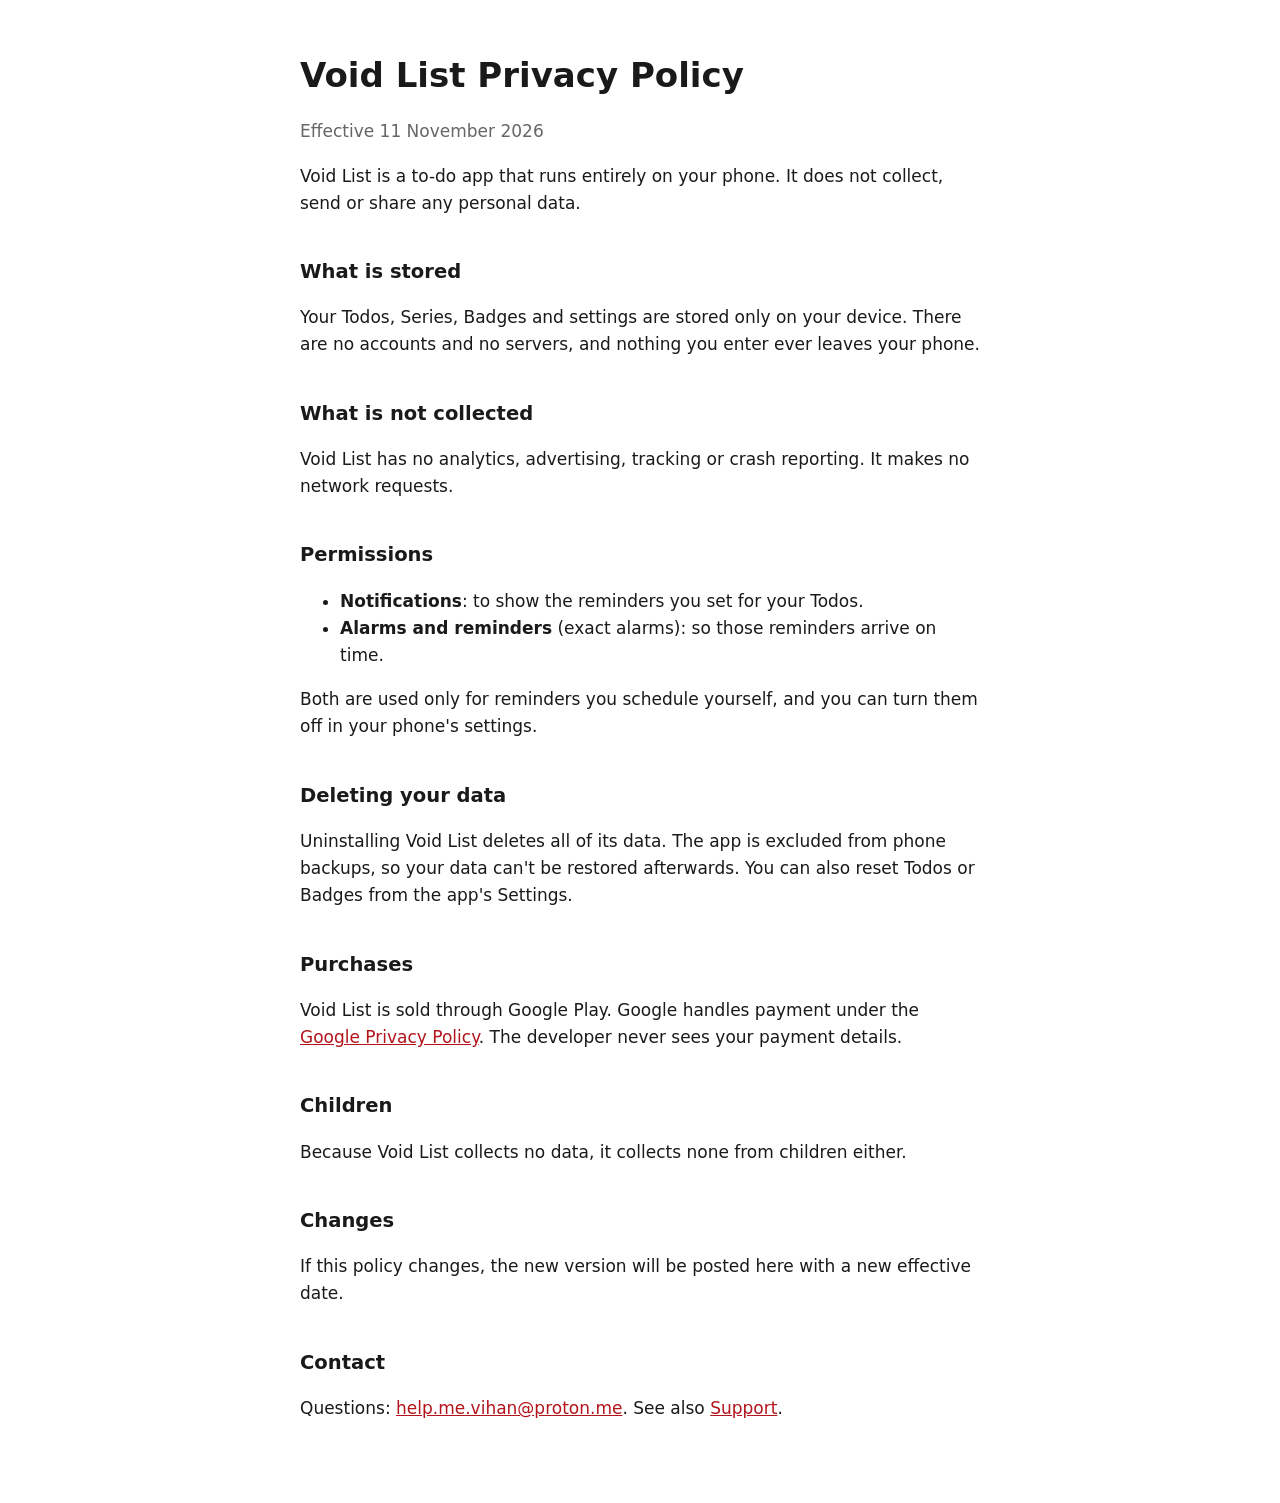
==== index.html @ 7a4271c3 "Add the Void List privacy policy and support page Co-Authored-By: Claude Opus 5.5 <noreply@anthropic" ====
<!doctype html>
<html lang="en">
<head>
<meta charset="utf-8">
<meta name="viewport" content="width=device-width, initial-scale=1">
<title>Void List Privacy Policy</title>
<link rel="stylesheet" href="style.css">
</head>
<body>
<main>
<h1>Void List Privacy Policy</h1>
<p class="date">Effective 11 November 2026</p>

<p>Void List is a to-do app that runs entirely on your phone. It does not collect, send or share any personal data.</p>

<h2>What is stored</h2>
<p>Your Todos, Series, Badges and settings are stored only on your device. There are no accounts and no servers, and nothing you enter ever leaves your phone.</p>

<h2>What is not collected</h2>
<p>Void List has no analytics, advertising, tracking or crash reporting. It makes no network requests.</p>

<h2>Permissions</h2>
<ul>
<li><strong>Notifications</strong>: to show the reminders you set for your Todos.</li>
<li><strong>Alarms and reminders</strong> (exact alarms): so those reminders arrive on time.</li>
</ul>
<p>Both are used only for reminders you schedule yourself, and you can turn them off in your phone's settings.</p>

<h2>Deleting your data</h2>
<p>Uninstalling Void List deletes all of its data. The app is excluded from phone backups, so your data can't be restored afterwards. You can also reset Todos or Badges from the app's Settings.</p>

<h2>Purchases</h2>
<p>Void List is sold through Google Play. Google handles payment under the <a href="https://policies.google.com/privacy">Google Privacy Policy</a>. The developer never sees your payment details.</p>

<h2>Children</h2>
<p>Because Void List collects no data, it collects none from children either.</p>

<h2>Changes</h2>
<p>If this policy changes, the new version will be posted here with a new effective date.</p>

<h2>Contact</h2>
<p>Questions: <a href="mailto:help.me.vihan@proton.me">help.me.vihan@proton.me</a>. See also <a href="support/">Support</a>.</p>
</main>
</body>
</html>
---- style.css ----
:root { --bg: #ffffff; --fg: #1a1a1a; --muted: #666666; --link: #b3141c; color-scheme: light dark; }
@media (prefers-color-scheme: dark) { :root { --bg: #000000; --fg: #ececec; --muted: #9a9a9a; --link: #ff5a60; } }
body { margin: 0; background: var(--bg); color: var(--fg); font: 17px/1.6 system-ui, sans-serif; }
main { max-width: 680px; margin: 0 auto; padding: 32px 16px 64px; }
h1 { line-height: 1.2; }
h2 { margin-top: 2em; font-size: 1.15em; }
a { color: var(--link); }
.date { color: var(--muted); }
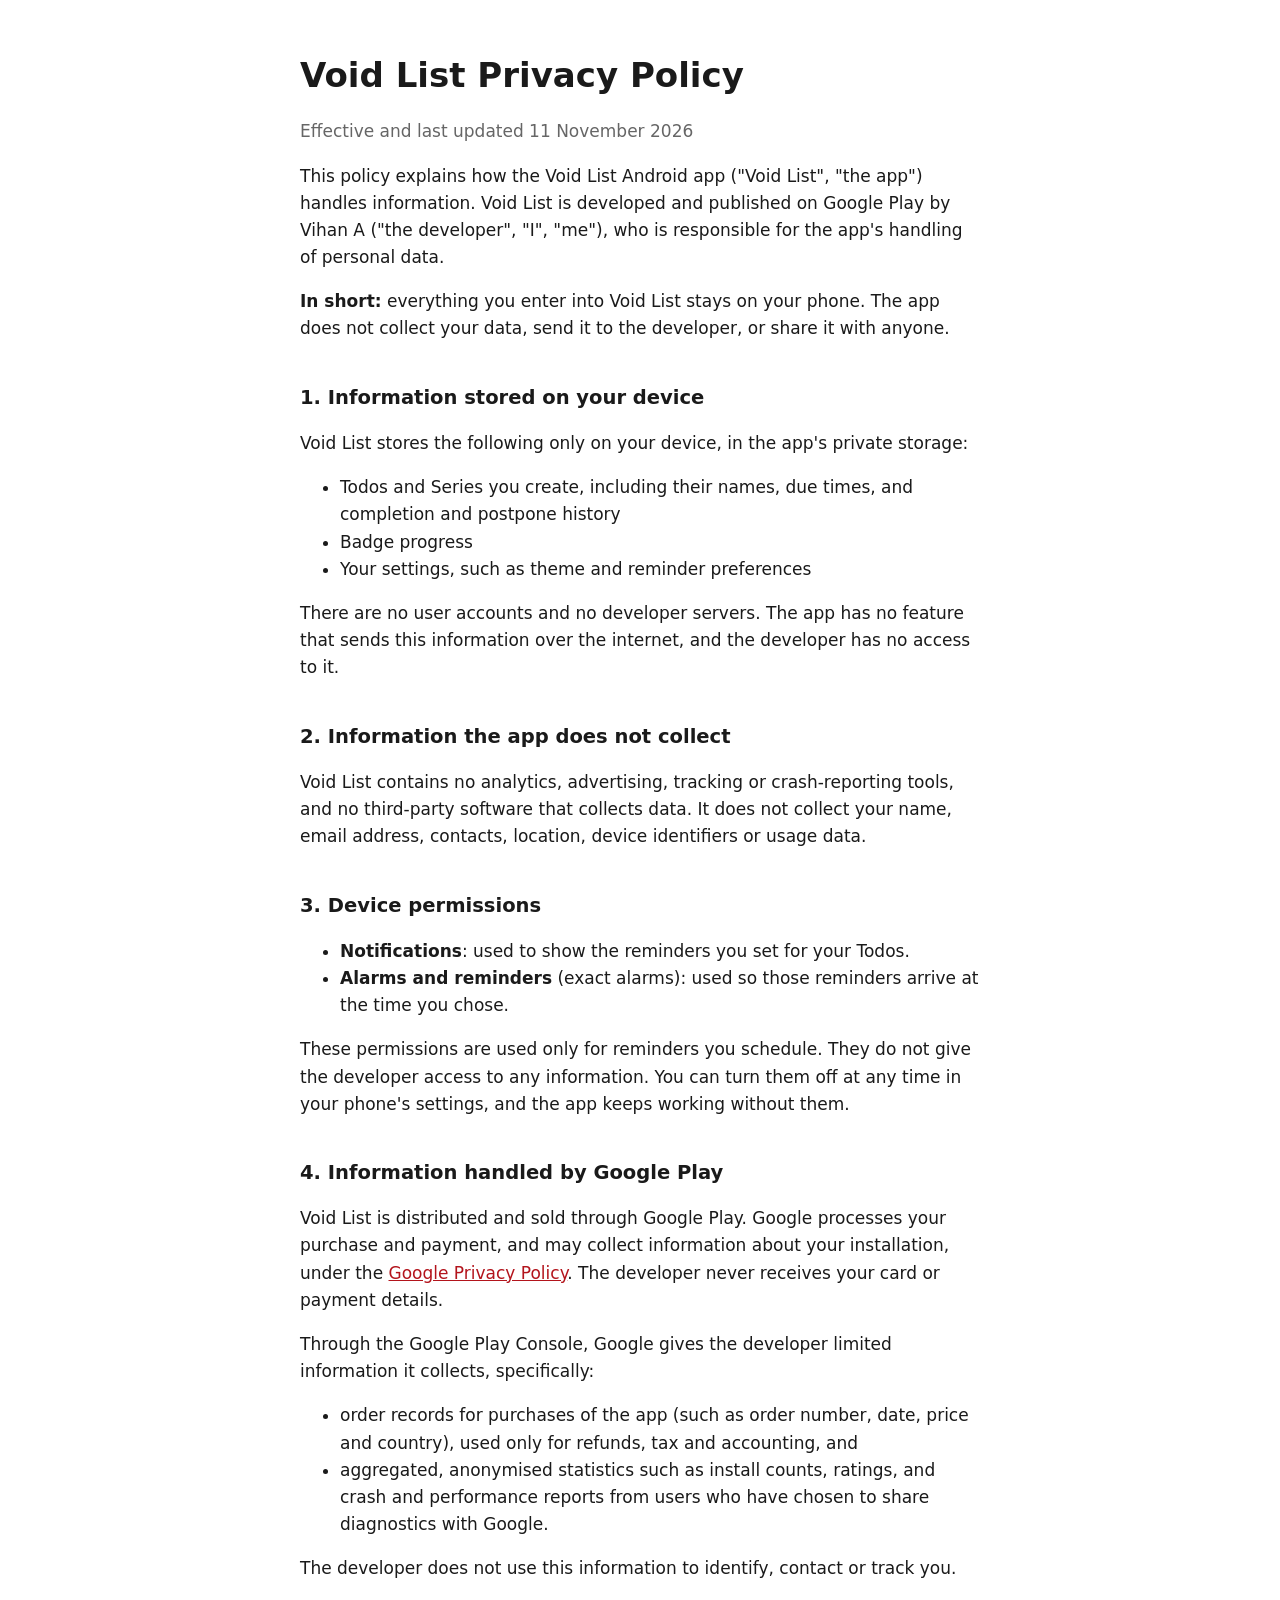
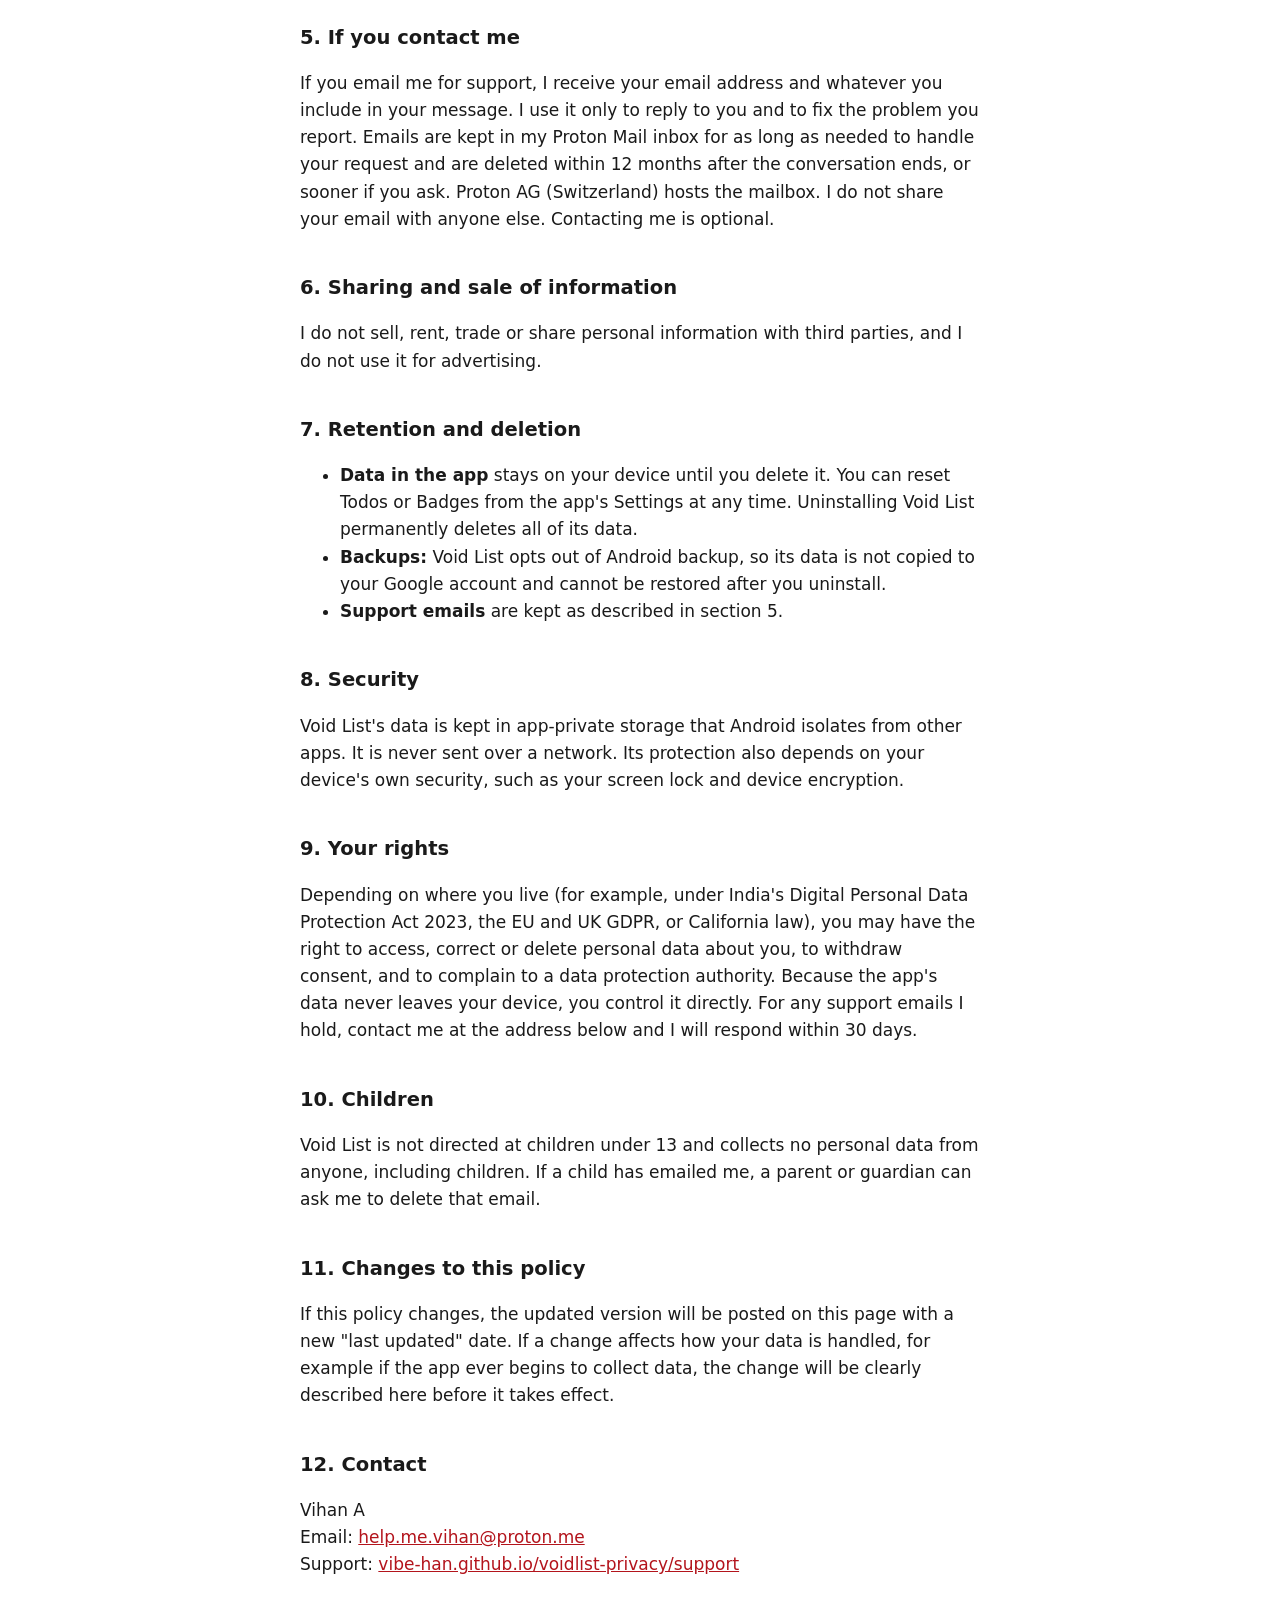
==== commit 2c70dd82: "Name the developer and cover support email, Play data, security and rights in the privacy policy Co-" ====
--- a/index.html
+++ b/index.html
@@ -9,37 +9,69 @@
 <body>
 <main>
 <h1>Void List Privacy Policy</h1>
-<p class="date">Effective 11 November 2026</p>
+<p class="date">Effective and last updated 11 November 2026</p>
 
-<p>Void List is a to-do app that runs entirely on your phone. It does not collect, send or share any personal data.</p>
+<p>This policy explains how the Void List Android app ("Void List", "the app") handles information. Void List is developed and published on Google Play by Vihan A ("the developer", "I", "me"), who is responsible for the app's handling of personal data.</p>
 
-<h2>What is stored</h2>
-<p>Your Todos, Series, Badges and settings are stored only on your device. There are no accounts and no servers, and nothing you enter ever leaves your phone.</p>
+<p><strong>In short:</strong> everything you enter into Void List stays on your phone. The app does not collect your data, send it to the developer, or share it with anyone.</p>
 
-<h2>What is not collected</h2>
-<p>Void List has no analytics, advertising, tracking or crash reporting. It makes no network requests.</p>
+<h2>1. Information stored on your device</h2>
+<p>Void List stores the following only on your device, in the app's private storage:</p>
+<ul>
+<li>Todos and Series you create, including their names, due times, and completion and postpone history</li>
+<li>Badge progress</li>
+<li>Your settings, such as theme and reminder preferences</li>
+</ul>
+<p>There are no user accounts and no developer servers. The app has no feature that sends this information over the internet, and the developer has no access to it.</p>
 
-<h2>Permissions</h2>
+<h2>2. Information the app does not collect</h2>
+<p>Void List contains no analytics, advertising, tracking or crash-reporting tools, and no third-party software that collects data. It does not collect your name, email address, contacts, location, device identifiers or usage data.</p>
+
+<h2>3. Device permissions</h2>
 <ul>
-<li><strong>Notifications</strong>: to show the reminders you set for your Todos.</li>
-<li><strong>Alarms and reminders</strong> (exact alarms): so those reminders arrive on time.</li>
+<li><strong>Notifications</strong>: used to show the reminders you set for your Todos.</li>
+<li><strong>Alarms and reminders</strong> (exact alarms): used so those reminders arrive at the time you chose.</li>
 </ul>
-<p>Both are used only for reminders you schedule yourself, and you can turn them off in your phone's settings.</p>
+<p>These permissions are used only for reminders you schedule. They do not give the developer access to any information. You can turn them off at any time in your phone's settings, and the app keeps working without them.</p>
 
-<h2>Deleting your data</h2>
-<p>Uninstalling Void List deletes all of its data. The app is excluded from phone backups, so your data can't be restored afterwards. You can also reset Todos or Badges from the app's Settings.</p>
+<h2>4. Information handled by Google Play</h2>
+<p>Void List is distributed and sold through Google Play. Google processes your purchase and payment, and may collect information about your installation, under the <a href="https://policies.google.com/privacy">Google Privacy Policy</a>. The developer never receives your card or payment details.</p>
+<p>Through the Google Play Console, Google gives the developer limited information it collects, specifically:</p>
+<ul>
+<li>order records for purchases of the app (such as order number, date, price and country), used only for refunds, tax and accounting, and</li>
+<li>aggregated, anonymised statistics such as install counts, ratings, and crash and performance reports from users who have chosen to share diagnostics with Google.</li>
+</ul>
+<p>The developer does not use this information to identify, contact or track you.</p>
 
-<h2>Purchases</h2>
-<p>Void List is sold through Google Play. Google handles payment under the <a href="https://policies.google.com/privacy">Google Privacy Policy</a>. The developer never sees your payment details.</p>
+<h2>5. If you contact me</h2>
+<p>If you email me for support, I receive your email address and whatever you include in your message. I use it only to reply to you and to fix the problem you report. Emails are kept in my Proton Mail inbox for as long as needed to handle your request and are deleted within 12 months after the conversation ends, or sooner if you ask. Proton AG (Switzerland) hosts the mailbox. I do not share your email with anyone else. Contacting me is optional.</p>
 
-<h2>Children</h2>
-<p>Because Void List collects no data, it collects none from children either.</p>
+<h2>6. Sharing and sale of information</h2>
+<p>I do not sell, rent, trade or share personal information with third parties, and I do not use it for advertising.</p>
 
-<h2>Changes</h2>
-<p>If this policy changes, the new version will be posted here with a new effective date.</p>
+<h2>7. Retention and deletion</h2>
+<ul>
+<li><strong>Data in the app</strong> stays on your device until you delete it. You can reset Todos or Badges from the app's Settings at any time. Uninstalling Void List permanently deletes all of its data.</li>
+<li><strong>Backups:</strong> Void List opts out of Android backup, so its data is not copied to your Google account and cannot be restored after you uninstall.</li>
+<li><strong>Support emails</strong> are kept as described in section 5.</li>
+</ul>
 
-<h2>Contact</h2>
-<p>Questions: <a href="mailto:help.me.vihan@proton.me">help.me.vihan@proton.me</a>. See also <a href="support/">Support</a>.</p>
+<h2>8. Security</h2>
+<p>Void List's data is kept in app-private storage that Android isolates from other apps. It is never sent over a network. Its protection also depends on your device's own security, such as your screen lock and device encryption.</p>
+
+<h2>9. Your rights</h2>
+<p>Depending on where you live (for example, under India's Digital Personal Data Protection Act 2023, the EU and UK GDPR, or California law), you may have the right to access, correct or delete personal data about you, to withdraw consent, and to complain to a data protection authority. Because the app's data never leaves your device, you control it directly. For any support emails I hold, contact me at the address below and I will respond within 30 days.</p>
+
+<h2>10. Children</h2>
+<p>Void List is not directed at children under 13 and collects no personal data from anyone, including children. If a child has emailed me, a parent or guardian can ask me to delete that email.</p>
+
+<h2>11. Changes to this policy</h2>
+<p>If this policy changes, the updated version will be posted on this page with a new "last updated" date. If a change affects how your data is handled, for example if the app ever begins to collect data, the change will be clearly described here before it takes effect.</p>
+
+<h2>12. Contact</h2>
+<p>Vihan A<br>
+Email: <a href="mailto:help.me.vihan@proton.me">help.me.vihan@proton.me</a><br>
+Support: <a href="support/">vibe-han.github.io/voidlist-privacy/support</a></p>
 </main>
 </body>
 </html>
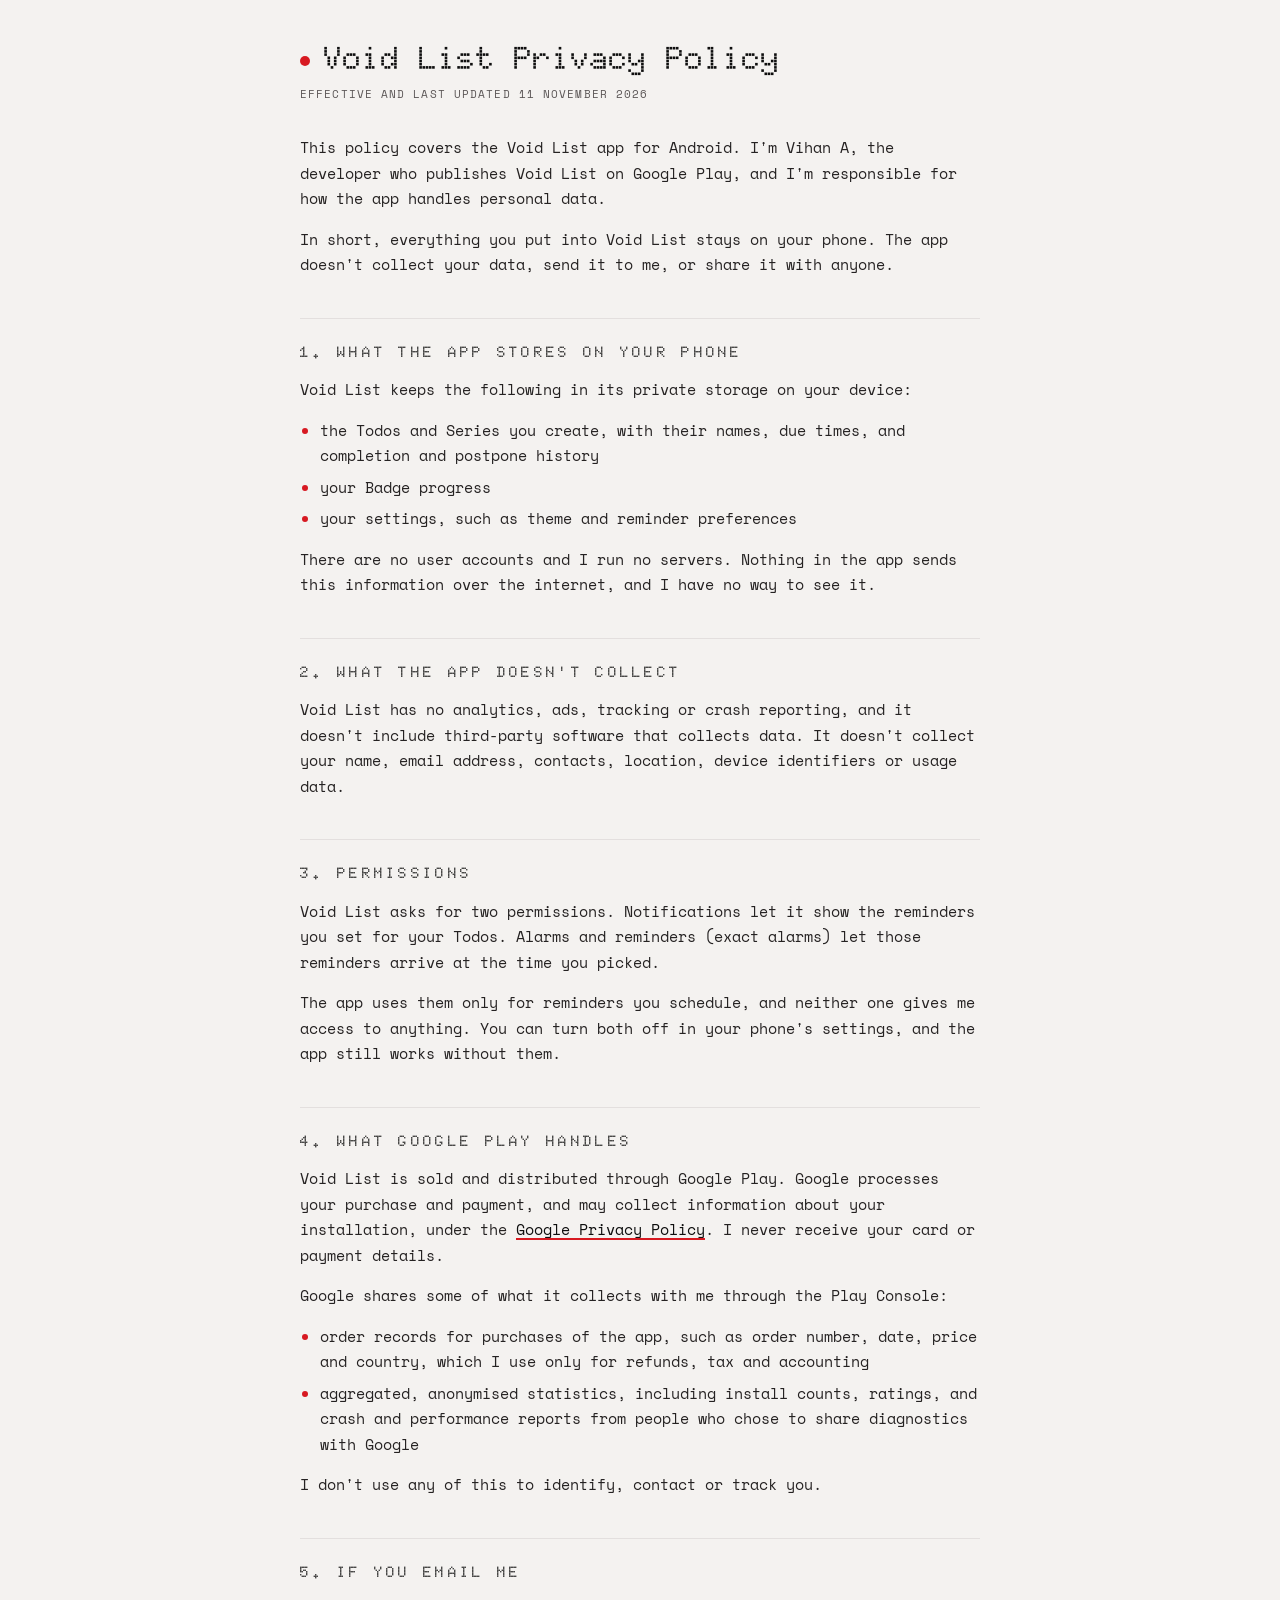
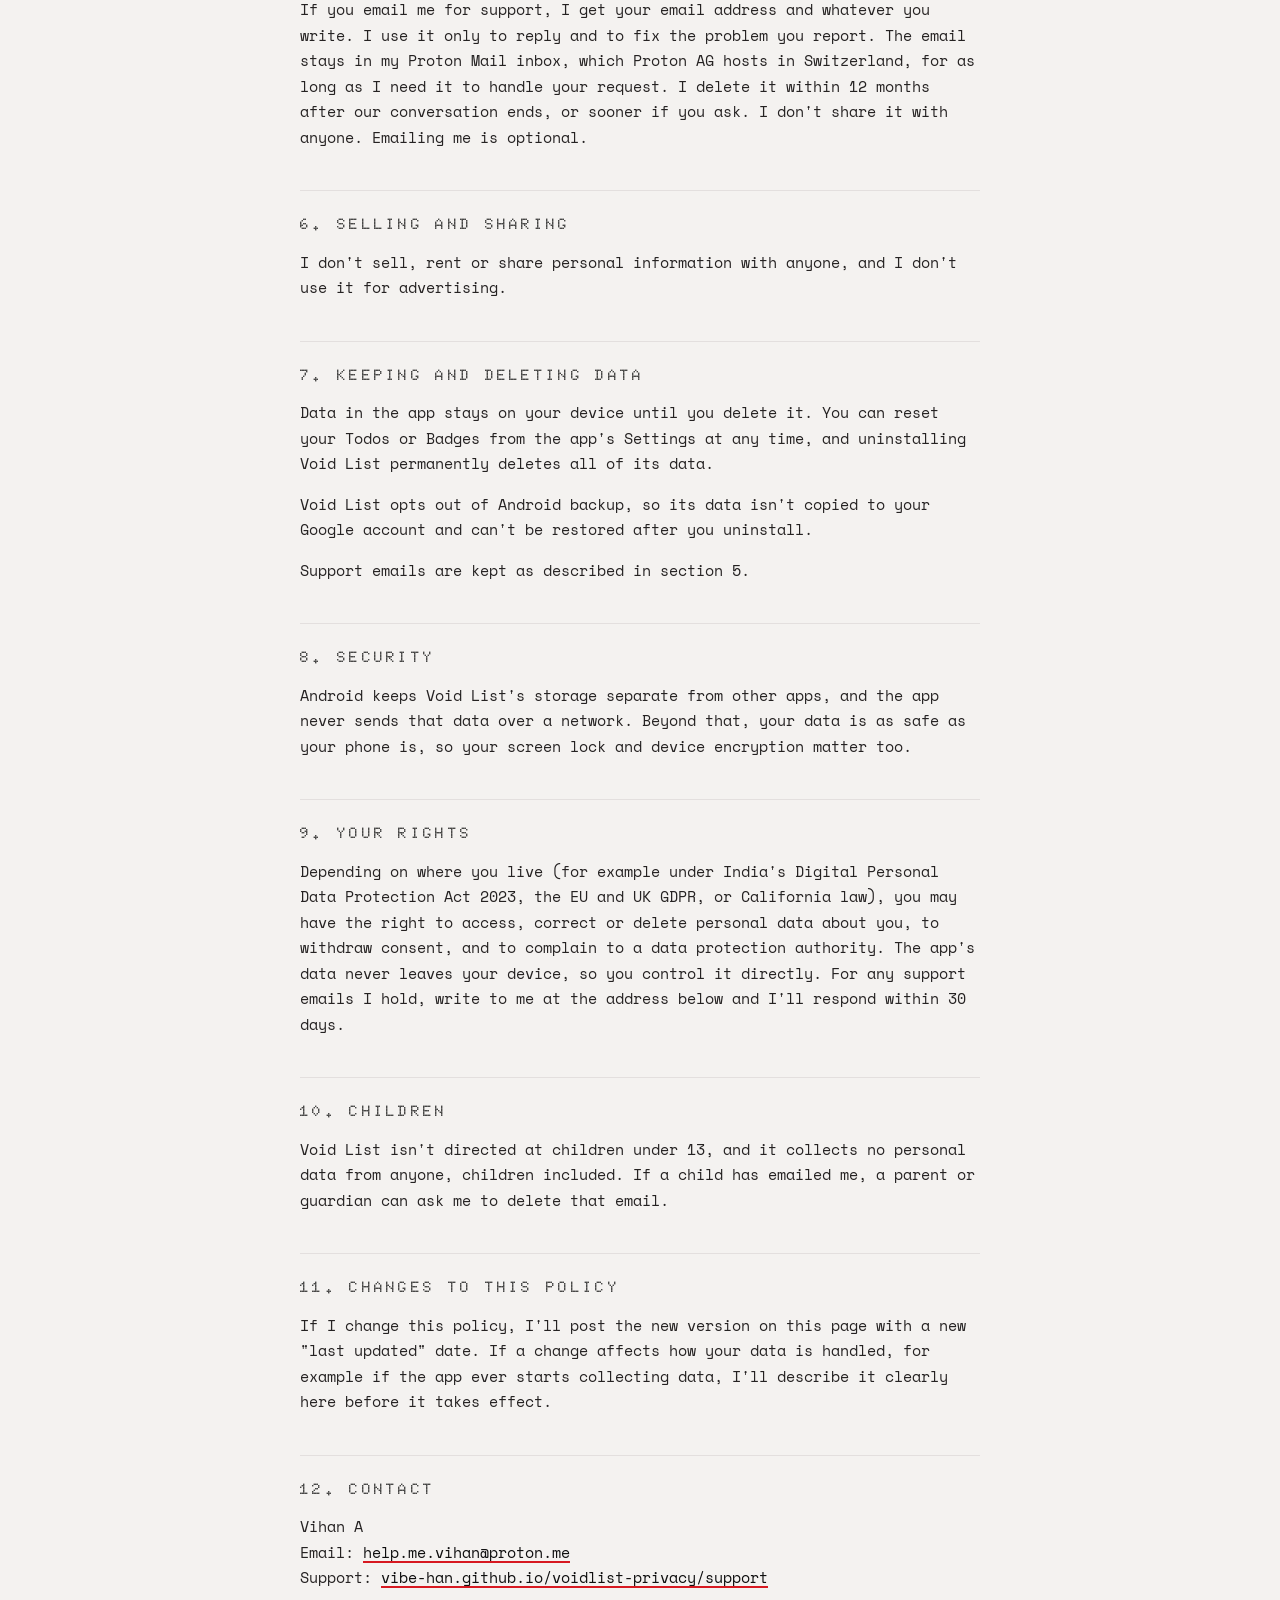
==== commit 07988cfd: "Rewrite the privacy and support pages in plain first person Co-Authored-By: Claude Opus 5.5 <noreply" ====
--- a/index.html
+++ b/index.html
@@ -11,62 +11,57 @@
 <h1>Void List Privacy Policy</h1>
 <p class="date">Effective and last updated 11 November 2026</p>
 
-<p>This policy explains how the Void List Android app ("Void List", "the app") handles information. Void List is developed and published on Google Play by Vihan A ("the developer", "I", "me"), who is responsible for the app's handling of personal data.</p>
+<p>This policy covers the Void List app for Android. I'm Vihan A, the developer who publishes Void List on Google Play, and I'm responsible for how the app handles personal data.</p>
 
-<p><strong>In short:</strong> everything you enter into Void List stays on your phone. The app does not collect your data, send it to the developer, or share it with anyone.</p>
+<p>In short, everything you put into Void List stays on your phone. The app doesn't collect your data, send it to me, or share it with anyone.</p>
 
-<h2>1. Information stored on your device</h2>
-<p>Void List stores the following only on your device, in the app's private storage:</p>
+<h2>1. What the app stores on your phone</h2>
+<p>Void List keeps the following in its private storage on your device:</p>
 <ul>
-<li>Todos and Series you create, including their names, due times, and completion and postpone history</li>
-<li>Badge progress</li>
-<li>Your settings, such as theme and reminder preferences</li>
+<li>the Todos and Series you create, with their names, due times, and completion and postpone history</li>
+<li>your Badge progress</li>
+<li>your settings, such as theme and reminder preferences</li>
 </ul>
-<p>There are no user accounts and no developer servers. The app has no feature that sends this information over the internet, and the developer has no access to it.</p>
+<p>There are no user accounts and I run no servers. Nothing in the app sends this information over the internet, and I have no way to see it.</p>
 
-<h2>2. Information the app does not collect</h2>
-<p>Void List contains no analytics, advertising, tracking or crash-reporting tools, and no third-party software that collects data. It does not collect your name, email address, contacts, location, device identifiers or usage data.</p>
+<h2>2. What the app doesn't collect</h2>
+<p>Void List has no analytics, ads, tracking or crash reporting, and it doesn't include third-party software that collects data. It doesn't collect your name, email address, contacts, location, device identifiers or usage data.</p>
 
-<h2>3. Device permissions</h2>
+<h2>3. Permissions</h2>
+<p>Void List asks for two permissions. Notifications let it show the reminders you set for your Todos. Alarms and reminders (exact alarms) let those reminders arrive at the time you picked.</p>
+<p>The app uses them only for reminders you schedule, and neither one gives me access to anything. You can turn both off in your phone's settings, and the app still works without them.</p>
+
+<h2>4. What Google Play handles</h2>
+<p>Void List is sold and distributed through Google Play. Google processes your purchase and payment, and may collect information about your installation, under the <a href="https://policies.google.com/privacy">Google Privacy Policy</a>. I never receive your card or payment details.</p>
+<p>Google shares some of what it collects with me through the Play Console:</p>
 <ul>
-<li><strong>Notifications</strong>: used to show the reminders you set for your Todos.</li>
-<li><strong>Alarms and reminders</strong> (exact alarms): used so those reminders arrive at the time you chose.</li>
+<li>order records for purchases of the app, such as order number, date, price and country, which I use only for refunds, tax and accounting</li>
+<li>aggregated, anonymised statistics, including install counts, ratings, and crash and performance reports from people who chose to share diagnostics with Google</li>
 </ul>
-<p>These permissions are used only for reminders you schedule. They do not give the developer access to any information. You can turn them off at any time in your phone's settings, and the app keeps working without them.</p>
+<p>I don't use any of this to identify, contact or track you.</p>
 
-<h2>4. Information handled by Google Play</h2>
-<p>Void List is distributed and sold through Google Play. Google processes your purchase and payment, and may collect information about your installation, under the <a href="https://policies.google.com/privacy">Google Privacy Policy</a>. The developer never receives your card or payment details.</p>
-<p>Through the Google Play Console, Google gives the developer limited information it collects, specifically:</p>
-<ul>
-<li>order records for purchases of the app (such as order number, date, price and country), used only for refunds, tax and accounting, and</li>
-<li>aggregated, anonymised statistics such as install counts, ratings, and crash and performance reports from users who have chosen to share diagnostics with Google.</li>
-</ul>
-<p>The developer does not use this information to identify, contact or track you.</p>
+<h2>5. If you email me</h2>
+<p>If you email me for support, I get your email address and whatever you write. I use it only to reply and to fix the problem you report. The email stays in my Proton Mail inbox, which Proton AG hosts in Switzerland, for as long as I need it to handle your request. I delete it within 12 months after our conversation ends, or sooner if you ask. I don't share it with anyone. Emailing me is optional.</p>
 
-<h2>5. If you contact me</h2>
-<p>If you email me for support, I receive your email address and whatever you include in your message. I use it only to reply to you and to fix the problem you report. Emails are kept in my Proton Mail inbox for as long as needed to handle your request and are deleted within 12 months after the conversation ends, or sooner if you ask. Proton AG (Switzerland) hosts the mailbox. I do not share your email with anyone else. Contacting me is optional.</p>
+<h2>6. Selling and sharing</h2>
+<p>I don't sell, rent or share personal information with anyone, and I don't use it for advertising.</p>
 
-<h2>6. Sharing and sale of information</h2>
-<p>I do not sell, rent, trade or share personal information with third parties, and I do not use it for advertising.</p>
-
-<h2>7. Retention and deletion</h2>
-<ul>
-<li><strong>Data in the app</strong> stays on your device until you delete it. You can reset Todos or Badges from the app's Settings at any time. Uninstalling Void List permanently deletes all of its data.</li>
-<li><strong>Backups:</strong> Void List opts out of Android backup, so its data is not copied to your Google account and cannot be restored after you uninstall.</li>
-<li><strong>Support emails</strong> are kept as described in section 5.</li>
-</ul>
+<h2>7. Keeping and deleting data</h2>
+<p>Data in the app stays on your device until you delete it. You can reset your Todos or Badges from the app's Settings at any time, and uninstalling Void List permanently deletes all of its data.</p>
+<p>Void List opts out of Android backup, so its data isn't copied to your Google account and can't be restored after you uninstall.</p>
+<p>Support emails are kept as described in section 5.</p>
 
 <h2>8. Security</h2>
-<p>Void List's data is kept in app-private storage that Android isolates from other apps. It is never sent over a network. Its protection also depends on your device's own security, such as your screen lock and device encryption.</p>
+<p>Android keeps Void List's storage separate from other apps, and the app never sends that data over a network. Beyond that, your data is as safe as your phone is, so your screen lock and device encryption matter too.</p>
 
 <h2>9. Your rights</h2>
-<p>Depending on where you live (for example, under India's Digital Personal Data Protection Act 2023, the EU and UK GDPR, or California law), you may have the right to access, correct or delete personal data about you, to withdraw consent, and to complain to a data protection authority. Because the app's data never leaves your device, you control it directly. For any support emails I hold, contact me at the address below and I will respond within 30 days.</p>
+<p>Depending on where you live (for example under India's Digital Personal Data Protection Act 2023, the EU and UK GDPR, or California law), you may have the right to access, correct or delete personal data about you, to withdraw consent, and to complain to a data protection authority. The app's data never leaves your device, so you control it directly. For any support emails I hold, write to me at the address below and I'll respond within 30 days.</p>
 
 <h2>10. Children</h2>
-<p>Void List is not directed at children under 13 and collects no personal data from anyone, including children. If a child has emailed me, a parent or guardian can ask me to delete that email.</p>
+<p>Void List isn't directed at children under 13, and it collects no personal data from anyone, children included. If a child has emailed me, a parent or guardian can ask me to delete that email.</p>
 
 <h2>11. Changes to this policy</h2>
-<p>If this policy changes, the updated version will be posted on this page with a new "last updated" date. If a change affects how your data is handled, for example if the app ever begins to collect data, the change will be clearly described here before it takes effect.</p>
+<p>If I change this policy, I'll post the new version on this page with a new "last updated" date. If a change affects how your data is handled, for example if the app ever starts collecting data, I'll describe it clearly here before it takes effect.</p>
 
 <h2>12. Contact</h2>
 <p>Vihan A<br>
--- a/style.css
+++ b/style.css
@@ -1,8 +1,32 @@
-:root { --bg: #ffffff; --fg: #1a1a1a; --muted: #666666; --link: #b3141c; color-scheme: light dark; }
-@media (prefers-color-scheme: dark) { :root { --bg: #000000; --fg: #ececec; --muted: #9a9a9a; --link: #ff5a60; } }
-body { margin: 0; background: var(--bg); color: var(--fg); font: 17px/1.6 system-ui, sans-serif; }
-main { max-width: 680px; margin: 0 auto; padding: 32px 16px 64px; }
-h1 { line-height: 1.2; }
-h2 { margin-top: 2em; font-size: 1.15em; }
-a { color: var(--link); }
-.date { color: var(--muted); }
+/* Colors and type from voidlist design/HANDOFF.md section 2. Fonts are OFL, licences in fonts/. */
+@font-face { font-family: Doto; src: url(fonts/Doto-800.ttf) format("truetype"); font-weight: 800; font-display: swap; }
+@font-face { font-family: "Space Mono"; src: url(fonts/SpaceMono-Regular.ttf) format("truetype"); font-weight: 400; font-display: swap; }
+@font-face { font-family: "Space Mono"; src: url(fonts/SpaceMono-Bold.ttf) format("truetype"); font-weight: 700; font-display: swap; }
+
+:root {
+  --canvas: #000000; --primary: #E5E2E1; --secondary: #C6C6C7; --tertiary: #8A8A8A;
+  --hairline: #1A1A1A; --red: #D71921; --glow: 0 0 8px #D71921;
+  color-scheme: dark light;
+}
+@media (prefers-color-scheme: light) {
+  :root { --canvas: #F4F2F0; --primary: #0E0E0E; --secondary: #252222; --tertiary: #5C5757; --hairline: #E3DFDE; --glow: none; }
+}
+
+body { margin: 0; background: var(--canvas); color: var(--secondary); font: 15px/1.7 "Space Mono", ui-monospace, monospace; }
+main { max-width: 680px; margin: 0 auto; padding: 40px 20px 72px; }
+
+h1, h2 { font-family: Doto, "Space Mono", monospace; font-weight: 800; color: var(--primary); }
+h1 { font-size: 32px; line-height: 1.15; margin: 0 0 8px; }
+h1::before { content: ""; display: inline-block; width: 10px; height: 10px; margin-right: 14px; vertical-align: middle; border-radius: 50%; background: var(--red); box-shadow: var(--glow); }
+h2 { font-size: 15px; line-height: 1.3; letter-spacing: .22em; text-transform: uppercase; margin: 40px 0 12px; padding-top: 24px; border-top: 1px solid var(--hairline); }
+
+strong { color: var(--primary); }
+ul { padding-left: 20px; }
+li { margin-bottom: 6px; }
+li::marker { color: var(--red); }
+
+/* Brand red as underline only: as text on black it is about 4:1, under the 4.5:1 body-text minimum. */
+a { color: var(--primary); text-decoration: underline; text-decoration-color: var(--red); text-decoration-thickness: 2px; text-underline-offset: 3px; overflow-wrap: anywhere; }
+a:hover, a:focus-visible { color: var(--red); }
+
+.date { font-size: 11px; letter-spacing: .1em; text-transform: uppercase; color: var(--tertiary); margin: 0 0 32px; }
